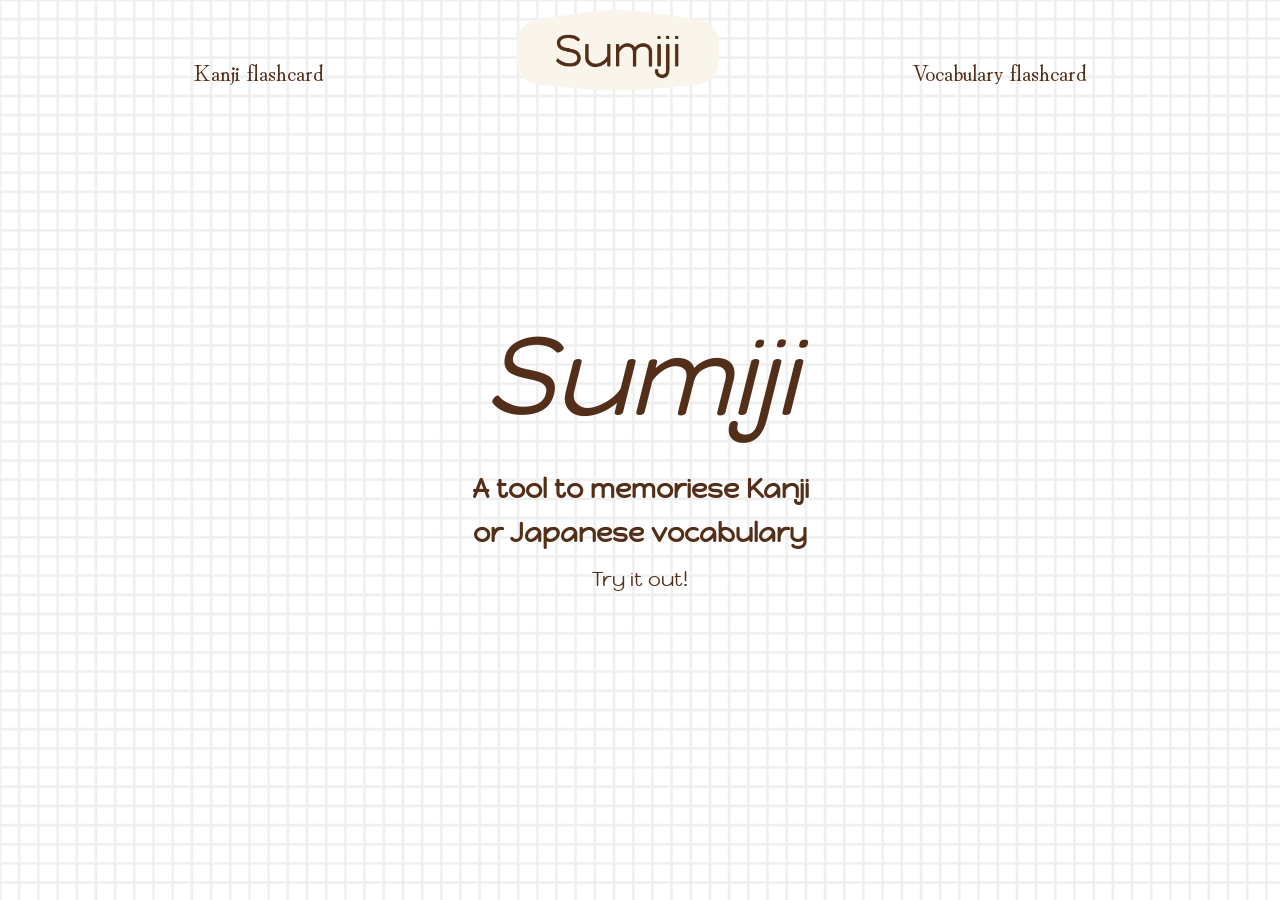
==== index.html @ de27daf9 "Add files via upload" ====
<!DOCTYPE html>
<html lang="en">

<head>
    <meta charset="UTF-8">
    <meta name="viewport" content="width=device-width, initial-scale=1.0">
    <title>Sumiji</title>
    <link rel="icon" type="image/x-icon" href="sumiji-logo.png">
    <link rel="stylesheet" href="sumiji.css">
    <link
        href="https://fonts.googleapis.com/css2?family=Happy+Monkey&family=Hina+Mincho&family=Inter:ital,opsz,wght@0,14..32,100..900;1,14..32,100..900&display=swap"
        rel="stylesheet">
    <script src="sumiji.js" defer></script>
</head>

<body>

    <header>

        <a href="kanji-fc.html" id="kanji-but" class="app-type">Kanji flashcard</a>
        <img src="sumiji-logo.png" id="logo">
        <a href="vocab-fc.html" id="vocab-but" class="app-type">Vocabulary flashcard</a>

    </header>

    <div id="content">
            <label id="mth" class="title" >Sumiji</label>
            <h2>A tool to memoriese Kanji</h2>
            <h2>or Japanese vocabulary</h2>
            <p style="font-size: 1.25rem;"> Try it out!</p>
        </div>


</body>

</html>
---- sumiji.css ----
* {
    margin: 0;
    padding: 0;
    box-sizing: border-box;
}

body {

    height: 100vh;
    width: 100%;
    background-image: url(background-tile.png);
    background-size: 1.5%;
    background-repeat: repeat;
    overflow: hidden;
    display: flex;
    flex-direction: column;
    align-items: center;
    justify-content: center;
    margin: 0;
    padding: 0;


}

header {

    height: 100px;
    width: 100%;
    display: flex;
    flex-direction: row;
    align-items: flex-end;
    justify-content: space-evenly;
    background-image: url(header.png);
    background-size: 75%;
    background-repeat: repeat;
    position: fixed;
    top: 0px;
    z-index: 1000;
}

#logo {

    height: 80%;
    width: auto;
    align-self: center;
    justify-self: center;

}
.app-type {

    background: none;
    border: none;
    width: max-content;
    padding: 1%;
    font-family: "Hina Mincho";
    color: #532E18;
    font-size: 1.4rem;
    text-align: center;
   

}

a{cursor: pointer;
    position: relative;
z-index: 1000;
text-decoration: none;}

.app-type:hover {
    text-decoration: underline;
}

.container {
    height: 100%;
    width: 100%;
    display: flex;
    flex-direction: column;
    align-items: center;
    justify-content: center;
}


#shuffle {
    position: absolute;
    background-color: transparent;
    background-image: url(shuffle.png);
    background-size: cover;
    background-position: center;
    border: none;
    height: 13vh;
    width: 13vh;
    bottom: 13vh;
    right: 45vh;
    cursor: pointer;
}
#kanji-p{perspective: 1000px}
.card {

    display: flex;
    flex-direction: row;
    align-items: center;
    justify-content: center;
    height: 40vh;
    width: 80vh;
    background-color: #D998B8;
    cursor: pointer;

    -webkit-mask:
        radial-gradient(circle at left center, transparent 20px, white 16px),
        radial-gradient(circle at right center, transparent 20px, white 16px),
        radial-gradient(circle at left top, transparent 40px, white 16px),
        radial-gradient(circle at right top, transparent 40px, white 16px),
        radial-gradient(circle at left bottom, transparent 40px, white 16px),
        radial-gradient(circle at right bottom, transparent 40px, white 16px);
    -webkit-mask-composite: source-in;
    mask-composite: intersect;

        transition: transform 0.6s cubic-bezier(0.4, 0, 0.2, 1);
    transform-style: preserve-3d;

}

.card-inner {

position: relative;
    width: 100%;
    height: 100%;
    display: flex;
    align-items: center;
    justify-content: center;
    transition: transform 0.6s cubic-bezier(0.4, 0, 0.2, 1);
    transform-style: preserve-3d;

}

.card.is-flipped {
    transform: rotateY(360deg);
}
.card-inner.is-flipped{
transform:rotateY(180deg);

}

.card-front,
.card-back {

    position: absolute;
    height: 75%;
    width: 80%;
    border: 3px #AF6B8C solid;
    background-color: #D998B8;
    border-radius: 2.5vh;
    display: flex;
    flex-direction: column;
    align-items: center;
    justify-content: space-evenly;
    -webkit-backface-visibility: hidden;
    backface-visibility: hidden;

    box-sizing: border-box;
}

.card-back {
    transform: rotateY(180deg);
}
#back-butom,#back-top{

    display: flex;
    flex-direction: row;
    align-items: center;
    justify-content: space-around;

}

#back-mid{
   width: 100%;
    border-right: none;
    border-left: none;
    border-top: 3px dashed #AF6B8C ;
    border-bottom: 3px dashed #AF6B8C ;
    display: flex;
    align-items: center;
    justify-content: center;
    padding: 5%;

}

.card-data {

    font-family: "Inter";
    color: #AF6B8C;
    font-size: 1.3rem;
    letter-spacing: 2px;
    text-align: center;
}


#nstamp{

    background-color: #AF6B8C;
    border-radius: 100%;
    position: absolute;
    height: 9vh;
    width: 9vh;
    top: 3%;
    right: 5%;
    display: flex;
    align-items: center;
    justify-content: center;
     font-size: 1.8rem;
    font-family:"Inter" ;
    color: #D998B8;
    transform: rotate(20deg);

}

#eng-kan,#eng-hir{

    display: flex;
    flex-direction: column;
    align-items: left;
    justify-content: center;
    padding: 7%;
    height: 100%;


}

#eng-kan{

    border-right: 3px dashed #AF6B8C ;
    border-left: none;
    border-top: none;
    border-bottom: none ;


}


#content {

    display: flex;
    flex-direction: column;
    align-items: center;
    justify-content: center;
    margin: 50px;
    padding: 20px;
    z-index: 10;
    gap: 25px;
    color: #532E18;
    font-family: "Happy Monkey";
}

h2{

    margin: -7px;
    font-family: Copperplate,fantasy;
    font-size: 1.7rem;
    font-family: "Happy Monkey";
}

.title {

    font-size: 7rem;
    margin: 10px;
    margin-top: 0px;
    font-family: Sour Gummy;
    font-weight: 400;
    font-style: italic;
        font-family: "Happy Monkey";

}
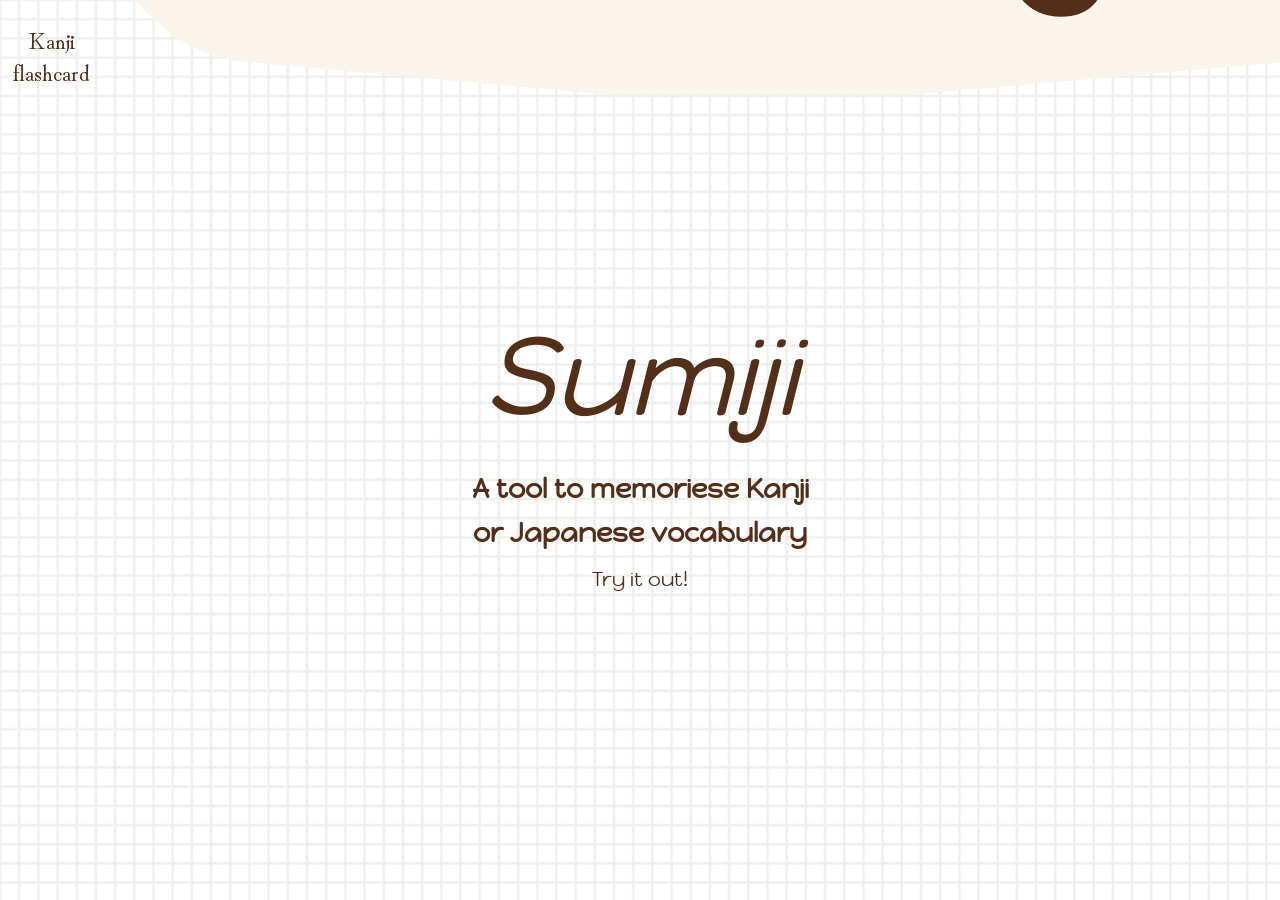
==== commit 8d64fd93: "Update index.html" ====
--- a/index.html
+++ b/index.html
@@ -18,7 +18,7 @@
     <header>
 
         <a href="kanji-fc.html" id="kanji-but" class="app-type">Kanji flashcard</a>
-        <img src="sumiji-logo.png" id="logo">
+               <a href="index.html"> <img src="sumiji-logo.png" id="logo"> </a>
         <a href="vocab-fc.html" id="vocab-but" class="app-type">Vocabulary flashcard</a>
 
     </header>
@@ -33,4 +33,4 @@
 
 </body>
 
-</html>+</html>
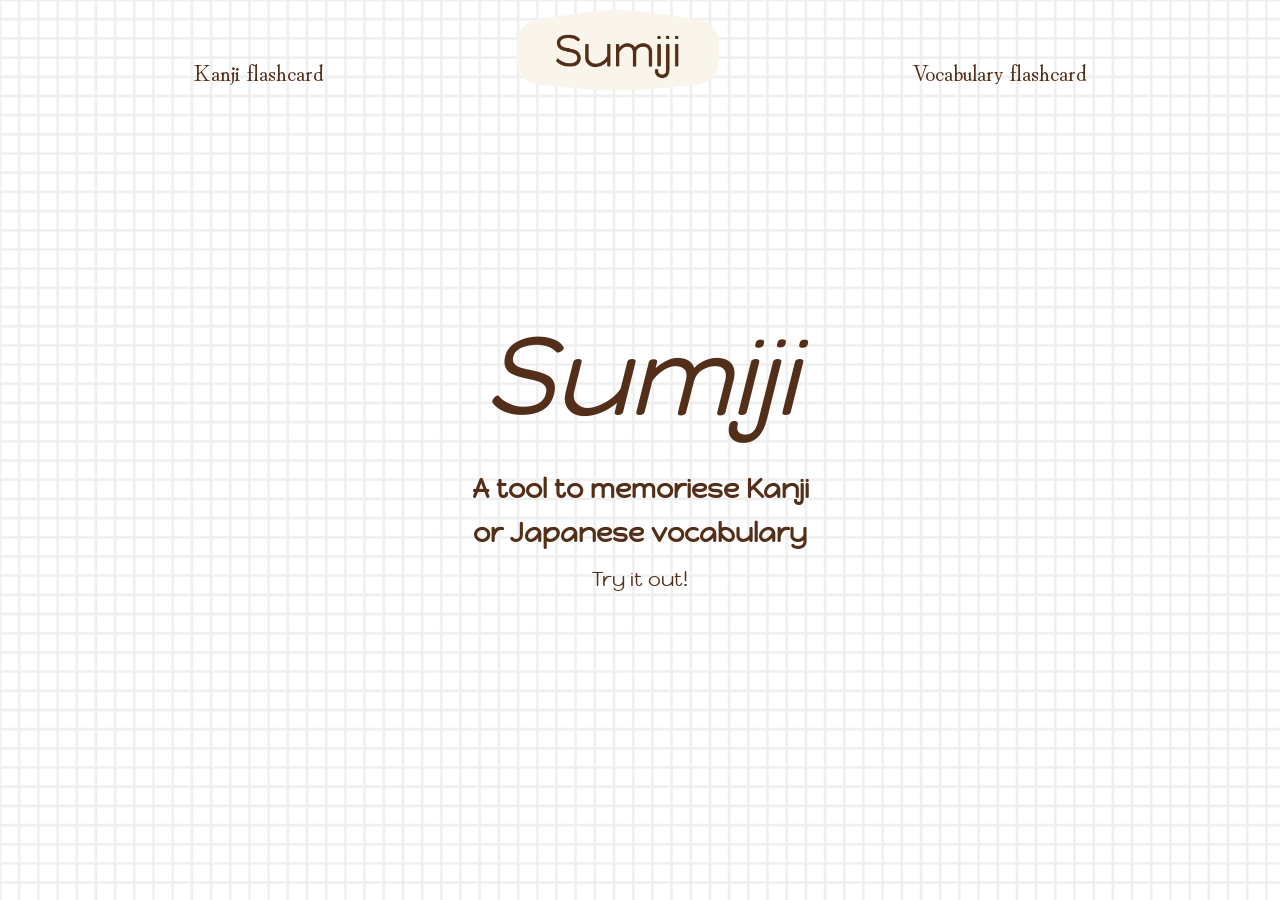
==== commit a64d0a3f: "Update index.html" ====
--- a/index.html
+++ b/index.html
@@ -18,7 +18,7 @@
     <header>
 
         <a href="kanji-fc.html" id="kanji-but" class="app-type">Kanji flashcard</a>
-               <a href="index.html"> <img src="sumiji-logo.png" id="logo"> </a>
+             <img src="sumiji-logo.png" id="logo">
         <a href="vocab-fc.html" id="vocab-but" class="app-type">Vocabulary flashcard</a>
 
     </header>
